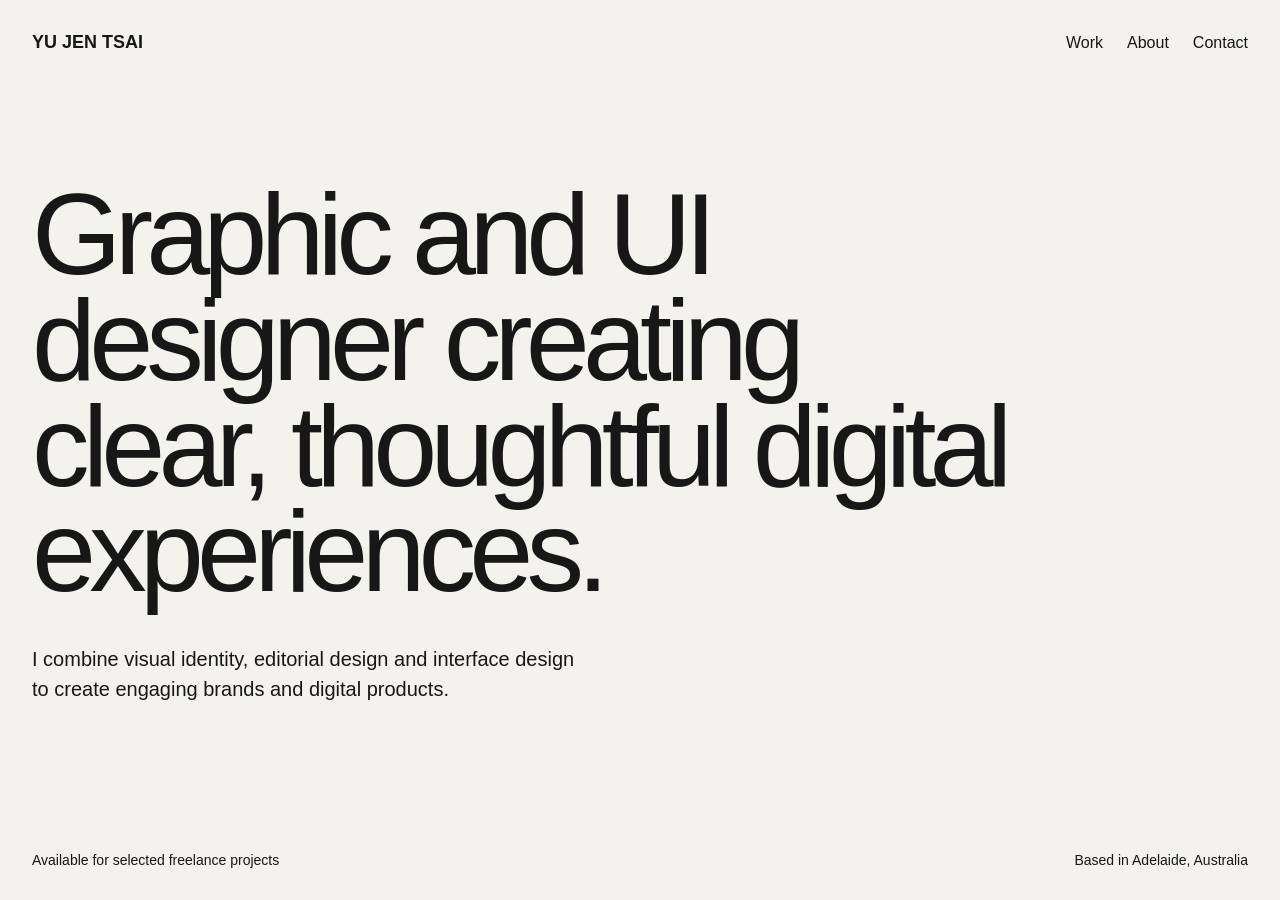
==== index.html @ 4a5a77d9 "Create index.html" ====
<!DOCTYPE html>
<html lang="en">
<head>
  <meta charset="UTF-8">

  <meta
    name="viewport"
    content="width=device-width, initial-scale=1.0"
  >

  <title> YU JEN TSAI — Graphic & UI Designer</title>

  <style>
    * {
      box-sizing: border-box;
    }

    body {
      margin: 0;
      min-height: 100vh;
      font-family: Arial, Helvetica, sans-serif;
      background: #f4f2ed;
      color: #171717;
    }

    main {
      min-height: 100vh;
      display: flex;
      flex-direction: column;
      justify-content: space-between;
      padding: 32px;
    }

    nav {
      display: flex;
      justify-content: space-between;
      align-items: center;
    }

    .name {
      font-size: 18px;
      font-weight: 700;
    }

    .nav-links {
      display: flex;
      gap: 24px;
    }

    .nav-links a {
      color: inherit;
      text-decoration: none;
    }

    .hero {
      max-width: 1100px;
      margin: 120px 0;
    }

    h1 {
      max-width: 1000px;
      margin: 0;
      font-size: clamp(52px, 9vw, 140px);
      font-weight: 500;
      line-height: 0.92;
      letter-spacing: -0.06em;
    }

    .intro {
      max-width: 560px;
      margin-top: 40px;
      font-size: 20px;
      line-height: 1.5;
    }

    footer {
      display: flex;
      justify-content: space-between;
      gap: 20px;
      font-size: 14px;
    }

    @media (max-width: 700px) {
      main {
        padding: 20px;
      }

      .nav-links {
        gap: 14px;
      }

      .hero {
        margin: 100px 0;
      }

      footer {
        flex-direction: column;
      }
    }
  </style>
</head>

<body>
  <main>
    <nav>
      <div class="name">YU JEN TSAI</div>

      <div class="nav-links">
        <a href="#">Work</a>
        <a href="#">About</a>
        <a href="mailto:f0253039@gmail.com">Contact</a>
      </div>
    </nav>

    <section class="hero">
      <h1>
        Graphic and UI designer creating clear, thoughtful digital experiences.
      </h1>

      <p class="intro">
        I combine visual identity, editorial design and interface design
        to create engaging brands and digital products.
      </p>
    </section>

    <footer>
      <span>Available for selected freelance projects</span>
      <span>Based in Adelaide, Australia</span>
    </footer>
  </main>
</body>
</html>
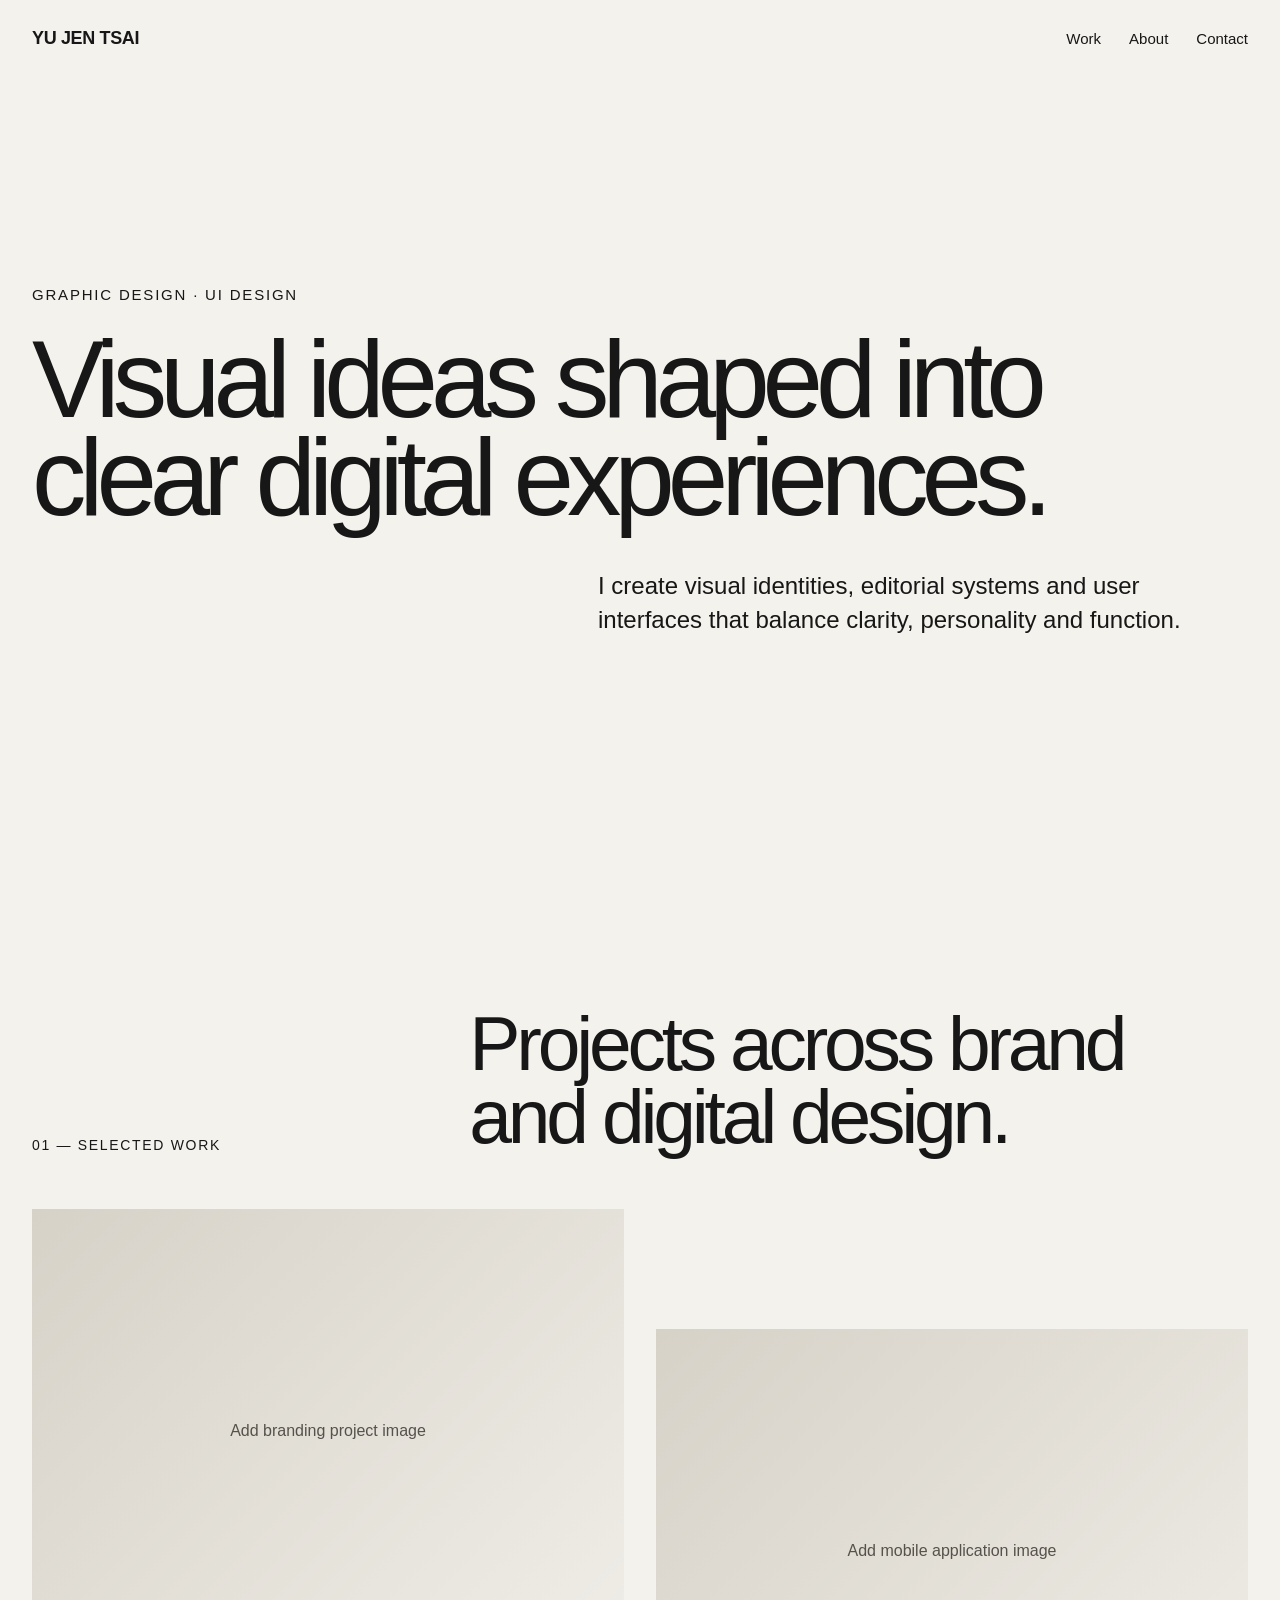
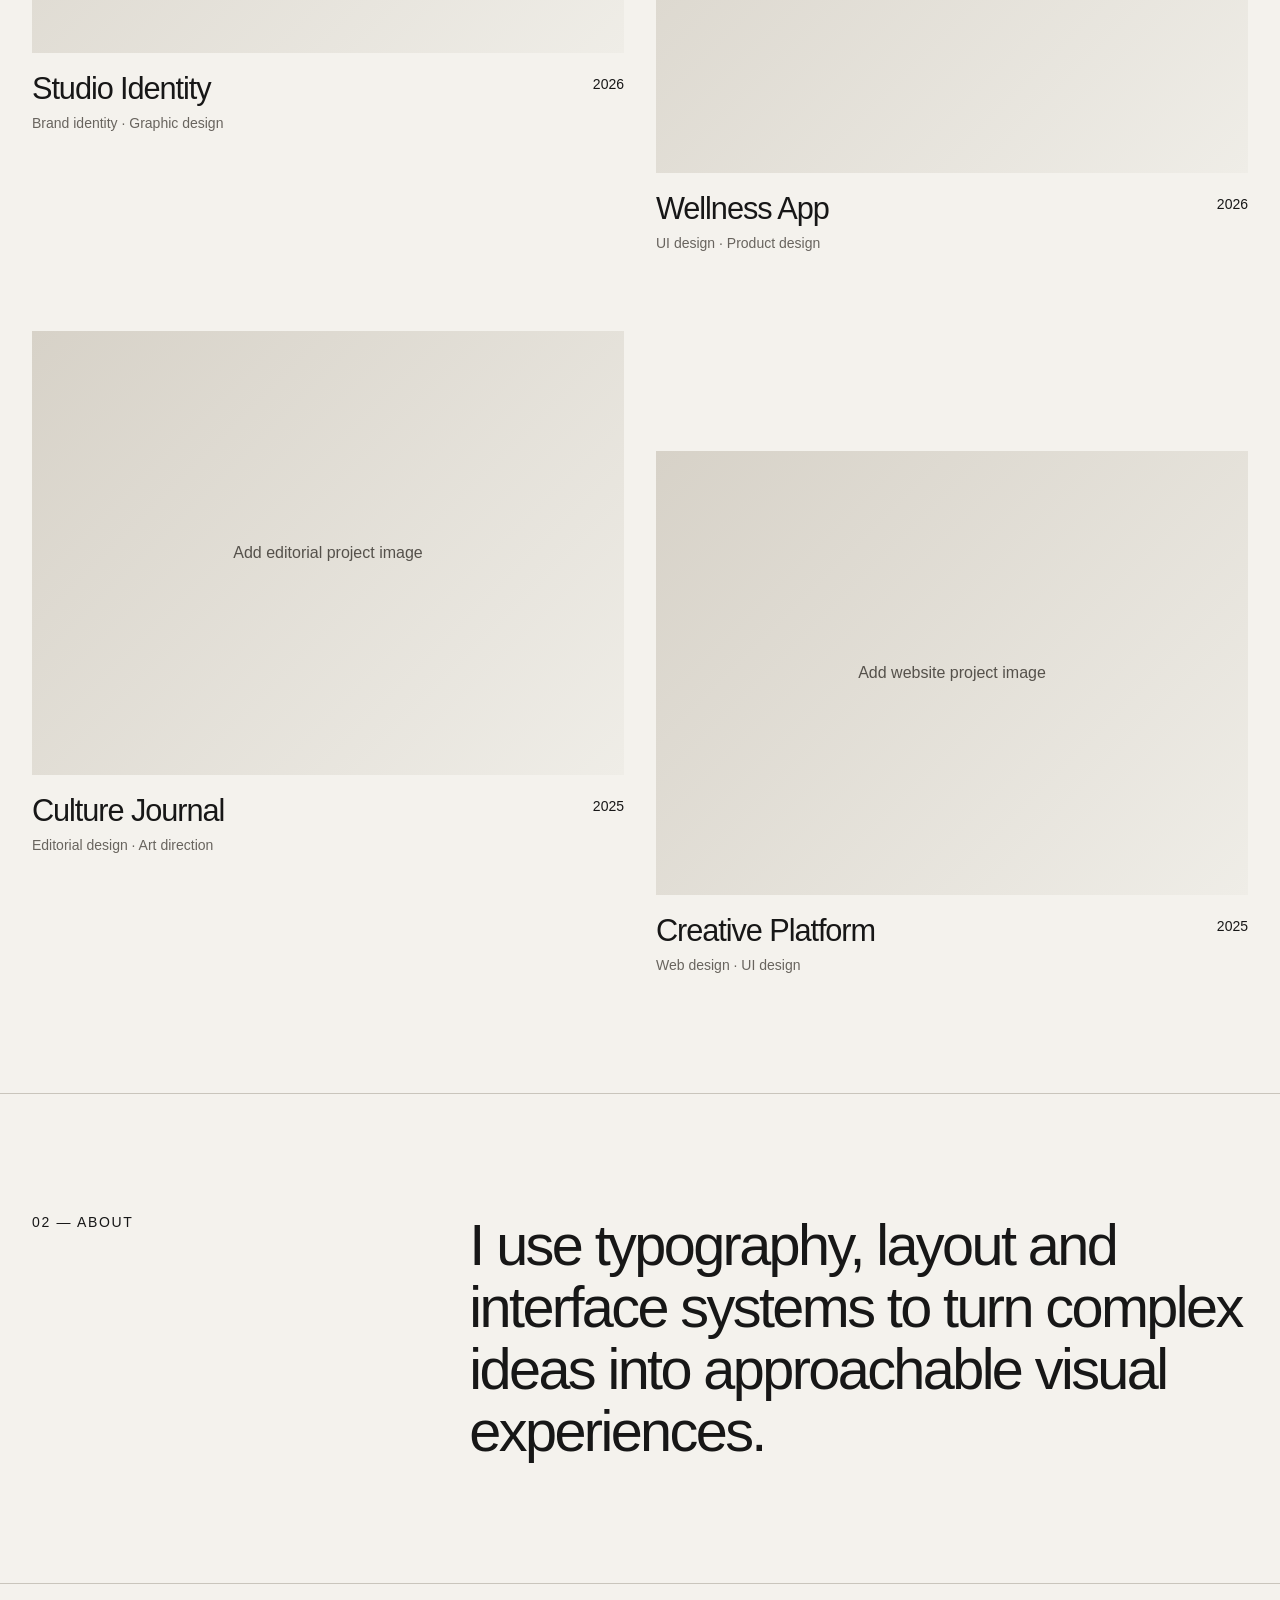
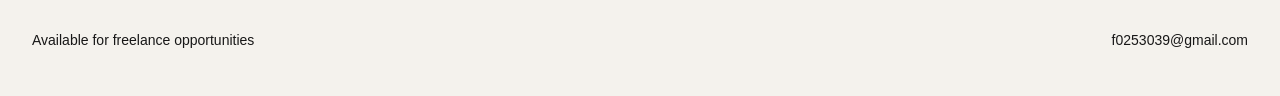
==== commit 7f1a6576: "Enhance HTML structure and SEO metadata Updated the title and added a meta description for SEO. Impr" ====
--- a/index.html
+++ b/index.html
@@ -8,125 +8,185 @@
     content="width=device-width, initial-scale=1.0"
   >
 
-  <title> YU JEN TSAI — Graphic & UI Designer</title>
+  <meta
+    name="description"
+    content="Graphic and UI design portfolio featuring branding, editorial design and digital product design."
+  >
 
-  <style>
-    * {
-      box-sizing: border-box;
-    }
+  <title>YU JEN TSAI — Graphic & UI Designer</title>
 
-    body {
-      margin: 0;
-      min-height: 100vh;
-      font-family: Arial, Helvetica, sans-serif;
-      background: #f4f2ed;
-      color: #171717;
-    }
-
-    main {
-      min-height: 100vh;
-      display: flex;
-      flex-direction: column;
-      justify-content: space-between;
-      padding: 32px;
-    }
-
-    nav {
-      display: flex;
-      justify-content: space-between;
-      align-items: center;
-    }
-
-    .name {
-      font-size: 18px;
-      font-weight: 700;
-    }
-
-    .nav-links {
-      display: flex;
-      gap: 24px;
-    }
-
-    .nav-links a {
-      color: inherit;
-      text-decoration: none;
-    }
-
-    .hero {
-      max-width: 1100px;
-      margin: 120px 0;
-    }
-
-    h1 {
-      max-width: 1000px;
-      margin: 0;
-      font-size: clamp(52px, 9vw, 140px);
-      font-weight: 500;
-      line-height: 0.92;
-      letter-spacing: -0.06em;
-    }
-
-    .intro {
-      max-width: 560px;
-      margin-top: 40px;
-      font-size: 20px;
-      line-height: 1.5;
-    }
-
-    footer {
-      display: flex;
-      justify-content: space-between;
-      gap: 20px;
-      font-size: 14px;
-    }
-
-    @media (max-width: 700px) {
-      main {
-        padding: 20px;
-      }
-
-      .nav-links {
-        gap: 14px;
-      }
-
-      .hero {
-        margin: 100px 0;
-      }
-
-      footer {
-        flex-direction: column;
-      }
-    }
-  </style>
+  <link rel="stylesheet" href="css/style.css">
 </head>
 
 <body>
+  <header class="site-header">
+    <div class="container navigation">
+      <a class="logo" href="index.html">
+        YU JEN TSAI
+      </a>
+
+      <nav class="nav-links" aria-label="Main navigation">
+        <a href="#work">Work</a>
+        <a href="#about">About</a>
+        <a href="mailto:f0253039@gmail.com">Contact</a>
+      </nav>
+    </div>
+  </header>
+
   <main>
-    <nav>
-      <div class="name">YU JEN TSAI</div>
+    <section class="hero">
+      <div class="container">
+        <p class="hero-label">
+          Graphic Design · UI Design
+        </p>
 
-      <div class="nav-links">
-        <a href="#">Work</a>
-        <a href="#">About</a>
-        <a href="mailto:f0253039@gmail.com">Contact</a>
+        <h1 class="hero-title">
+          Visual ideas shaped into clear digital experiences.
+        </h1>
+
+        <p class="hero-description">
+          I create visual identities, editorial systems and user interfaces
+          that balance clarity, personality and function.
+        </p>
       </div>
-    </nav>
-
-    <section class="hero">
-      <h1>
-        Graphic and UI designer creating clear, thoughtful digital experiences.
-      </h1>
-
-      <p class="intro">
-        I combine visual identity, editorial design and interface design
-        to create engaging brands and digital products.
-      </p>
     </section>
 
-    <footer>
-      <span>Available for selected freelance projects</span>
-      <span>Based in Adelaide, Australia</span>
-    </footer>
+    <section class="section" id="work">
+      <div class="container">
+        <div class="section-heading">
+          <p class="section-number">
+            01 — Selected work
+          </p>
+
+          <h2 class="section-title">
+            Projects across brand and digital design.
+          </h2>
+        </div>
+
+        <div class="project-grid">
+          <a class="project-card" href="#">
+            <div class="project-image">
+              <div class="project-placeholder">
+                Add branding project image
+              </div>
+            </div>
+
+            <div class="project-info">
+              <div>
+                <h3 class="project-name">
+                  Studio Identity
+                </h3>
+
+                <p class="project-category">
+                  Brand identity · Graphic design
+                </p>
+              </div>
+
+              <p class="project-year">
+                2026
+              </p>
+            </div>
+          </a>
+
+          <a class="project-card" href="#">
+            <div class="project-image">
+              <div class="project-placeholder">
+                Add mobile application image
+              </div>
+            </div>
+
+            <div class="project-info">
+              <div>
+                <h3 class="project-name">
+                  Wellness App
+                </h3>
+
+                <p class="project-category">
+                  UI design · Product design
+                </p>
+              </div>
+
+              <p class="project-year">
+                2026
+              </p>
+            </div>
+          </a>
+
+          <a class="project-card" href="#">
+            <div class="project-image">
+              <div class="project-placeholder">
+                Add editorial project image
+              </div>
+            </div>
+
+            <div class="project-info">
+              <div>
+                <h3 class="project-name">
+                  Culture Journal
+                </h3>
+
+                <p class="project-category">
+                  Editorial design · Art direction
+                </p>
+              </div>
+
+              <p class="project-year">
+                2025
+              </p>
+            </div>
+          </a>
+
+          <a class="project-card" href="#">
+            <div class="project-image">
+              <div class="project-placeholder">
+                Add website project image
+              </div>
+            </div>
+
+            <div class="project-info">
+              <div>
+                <h3 class="project-name">
+                  Creative Platform
+                </h3>
+
+                <p class="project-category">
+                  Web design · UI design
+                </p>
+              </div>
+
+              <p class="project-year">
+                2025
+              </p>
+            </div>
+          </a>
+        </div>
+      </div>
+    </section>
+
+    <section class="section about-preview" id="about">
+      <div class="container about-grid">
+        <p class="about-title">
+          02 — About
+        </p>
+
+        <p class="about-text">
+          I use typography, layout and interface systems to turn complex
+          ideas into approachable visual experiences.
+        </p>
+      </div>
+    </section>
   </main>
+
+  <footer class="site-footer">
+    <div class="container footer-content">
+      <span>
+        Available for freelance opportunities
+      </span>
+
+      <a href="mailto:f0253039@gmail.com">
+        f0253039@gmail.com
+      </a>
+    </div>
+  </footer>
 </body>
 </html>
--- a/css/style.css
+++ b/css/style.css
@@ -0,0 +1,443 @@
+/* =========================
+   1. Basic reset
+========================= */
+
+*,
+*::before,
+*::after {
+  box-sizing: border-box;
+}
+
+html {
+  scroll-behavior: smooth;
+}
+
+body {
+  margin: 0;
+  font-family: Arial, Helvetica, sans-serif;
+  background: #f4f2ed;
+  color: #171717;
+}
+
+img {
+  display: block;
+  width: 100%;
+  height: auto;
+}
+
+a {
+  color: inherit;
+  text-decoration: none;
+}
+
+button,
+input,
+textarea {
+  font: inherit;
+}
+
+/* =========================
+   2. Global layout
+========================= */
+
+.container {
+  width: min(100% - 64px, 1440px);
+  margin-inline: auto;
+}
+
+.section {
+  padding-block: 120px;
+}
+
+/* =========================
+   3. Header
+========================= */
+
+.site-header {
+  position: relative;
+  z-index: 10;
+  padding-block: 28px;
+}
+
+.navigation {
+  display: flex;
+  align-items: center;
+  justify-content: space-between;
+  gap: 32px;
+}
+
+.logo {
+  font-size: 18px;
+  font-weight: 700;
+  letter-spacing: -0.02em;
+}
+
+.nav-links {
+  display: flex;
+  align-items: center;
+  gap: 28px;
+}
+
+.nav-links a {
+  position: relative;
+  font-size: 15px;
+}
+
+.nav-links a::after {
+  content: "";
+  position: absolute;
+  right: 0;
+  bottom: -5px;
+  left: 0;
+  height: 1px;
+  background: currentColor;
+  transform: scaleX(0);
+  transform-origin: right;
+  transition: transform 180ms ease;
+}
+
+.nav-links a:hover::after,
+.nav-links a:focus-visible::after {
+  transform: scaleX(1);
+  transform-origin: left;
+}
+
+/* =========================
+   4. Hero
+========================= */
+
+.hero {
+  min-height: calc(100vh - 90px);
+  display: grid;
+  align-content: center;
+  padding-block: 80px 120px;
+}
+
+.hero-label {
+  margin: 0 0 28px;
+  font-size: 15px;
+  text-transform: uppercase;
+  letter-spacing: 0.12em;
+}
+
+.hero-title {
+  max-width: 1200px;
+  margin: 0;
+  font-size: clamp(54px, 8.5vw, 138px);
+  font-weight: 500;
+  line-height: 0.9;
+  letter-spacing: -0.065em;
+}
+
+.hero-description {
+  max-width: 650px;
+  margin: 42px 0 0 auto;
+  font-size: clamp(18px, 2vw, 24px);
+  line-height: 1.45;
+}
+
+/* =========================
+   5. Section heading
+========================= */
+
+.section-heading {
+  display: grid;
+  grid-template-columns: 1fr 2fr;
+  gap: 48px;
+  align-items: end;
+  margin-bottom: 56px;
+}
+
+.section-number {
+  margin: 0;
+  font-size: 14px;
+  text-transform: uppercase;
+  letter-spacing: 0.12em;
+}
+
+.section-title {
+  margin: 0;
+  font-size: clamp(40px, 6vw, 82px);
+  font-weight: 500;
+  line-height: 0.95;
+  letter-spacing: -0.055em;
+}
+
+/* =========================
+   6. Project grid
+========================= */
+
+.project-grid {
+  display: grid;
+  grid-template-columns: repeat(2, minmax(0, 1fr));
+  gap: 80px 32px;
+}
+
+.project-card {
+  display: block;
+}
+
+.project-image {
+  position: relative;
+  overflow: hidden;
+  aspect-ratio: 4 / 3;
+  background: #dedbd4;
+}
+
+.project-image img {
+  width: 100%;
+  height: 100%;
+  object-fit: cover;
+  transition: transform 500ms ease;
+}
+
+.project-card:hover .project-image img,
+.project-card:focus-visible .project-image img {
+  transform: scale(1.025);
+}
+
+.project-placeholder {
+  width: 100%;
+  height: 100%;
+  display: grid;
+  place-items: center;
+  padding: 24px;
+  background:
+    linear-gradient(
+      135deg,
+      #d7d2c8,
+      #efede7
+    );
+  color: #55514b;
+  text-align: center;
+}
+
+.project-info {
+  display: grid;
+  grid-template-columns: 1fr auto;
+  gap: 24px;
+  align-items: start;
+  padding-top: 18px;
+}
+
+.project-name {
+  margin: 0;
+  font-size: clamp(22px, 2.4vw, 32px);
+  font-weight: 500;
+  letter-spacing: -0.035em;
+}
+
+.project-category {
+  margin: 8px 0 0;
+  color: #68645e;
+  font-size: 14px;
+}
+
+.project-year {
+  margin: 5px 0 0;
+  font-size: 14px;
+}
+
+/* Create visual rhythm */
+
+.project-card:nth-child(even) {
+  margin-top: 120px;
+}
+
+/* =========================
+   7. About preview
+========================= */
+
+.about-preview {
+  border-top: 1px solid #c9c5bc;
+}
+
+.about-grid {
+  display: grid;
+  grid-template-columns: 1fr 2fr;
+  gap: 48px;
+}
+
+.about-title {
+  margin: 0;
+  font-size: 14px;
+  text-transform: uppercase;
+  letter-spacing: 0.12em;
+}
+
+.about-text {
+  max-width: 900px;
+  margin: 0;
+  font-size: clamp(30px, 4.5vw, 64px);
+  line-height: 1.08;
+  letter-spacing: -0.045em;
+}
+
+/* =========================
+   8. Footer
+========================= */
+
+.site-footer {
+  padding-block: 48px;
+  border-top: 1px solid #c9c5bc;
+}
+
+.footer-content {
+  display: flex;
+  justify-content: space-between;
+  gap: 24px;
+  font-size: 14px;
+}
+
+/* =========================
+   9. Tablet RWD
+========================= */
+
+@media (max-width: 900px) {
+  .container {
+    width: min(100% - 40px, 1440px);
+  }
+
+  .section {
+    padding-block: 88px;
+  }
+
+  .hero {
+    min-height: auto;
+    padding-block: 100px;
+  }
+
+  .hero-description {
+    margin-left: 0;
+  }
+
+  .section-heading,
+  .about-grid {
+    grid-template-columns: 1fr;
+    gap: 24px;
+  }
+
+  .project-grid {
+    gap: 64px 24px;
+  }
+
+  .project-card:nth-child(even) {
+    margin-top: 72px;
+  }
+}
+
+/* =========================
+   10. Mobile RWD
+========================= */
+
+@media (max-width: 640px) {
+  .container {
+    width: min(100% - 32px, 1440px);
+  }
+
+  .site-header {
+    padding-block: 20px;
+  }
+
+  .navigation {
+    align-items: flex-start;
+  }
+
+  .nav-links {
+    gap: 14px;
+    flex-wrap: wrap;
+    justify-content: flex-end;
+  }
+
+  .nav-links a {
+    font-size: 14px;
+  }
+
+  .hero {
+    padding-block: 88px;
+  }
+
+  .hero-title {
+    font-size: clamp(48px, 16vw, 76px);
+    line-height: 0.92;
+  }
+
+  .hero-description {
+    margin-top: 32px;
+  }
+
+  .section {
+    padding-block: 72px;
+  }
+
+  .section-heading {
+    margin-bottom: 36px;
+  }
+
+  .project-grid {
+    grid-template-columns: 1fr;
+    gap: 52px;
+  }
+
+  .project-card:nth-child(even) {
+    margin-top: 0;
+  }
+
+  .project-info {
+    grid-template-columns: 1fr auto;
+    gap: 16px;
+    padding-top: 14px;
+  }
+
+  .about-text {
+    font-size: clamp(30px, 9vw, 48px);
+  }
+
+  .footer-content {
+    flex-direction: column;
+  }
+}
+
+/* =========================
+   11. Very small screens
+========================= */
+
+@media (max-width: 420px) {
+  .navigation {
+    flex-direction: column;
+    gap: 18px;
+  }
+
+  .nav-links {
+    justify-content: flex-start;
+  }
+
+  .hero {
+    padding-top: 64px;
+  }
+
+  .project-info {
+    grid-template-columns: 1fr;
+  }
+
+  .project-year {
+    margin-top: 0;
+  }
+}
+
+/* =========================
+   12. Reduced motion
+========================= */
+
+@media (prefers-reduced-motion: reduce) {
+  html {
+    scroll-behavior: auto;
+  }
+
+  *,
+  *::before,
+  *::after {
+    transition-duration: 0.01ms !important;
+    animation-duration: 0.01ms !important;
+  }
+}
